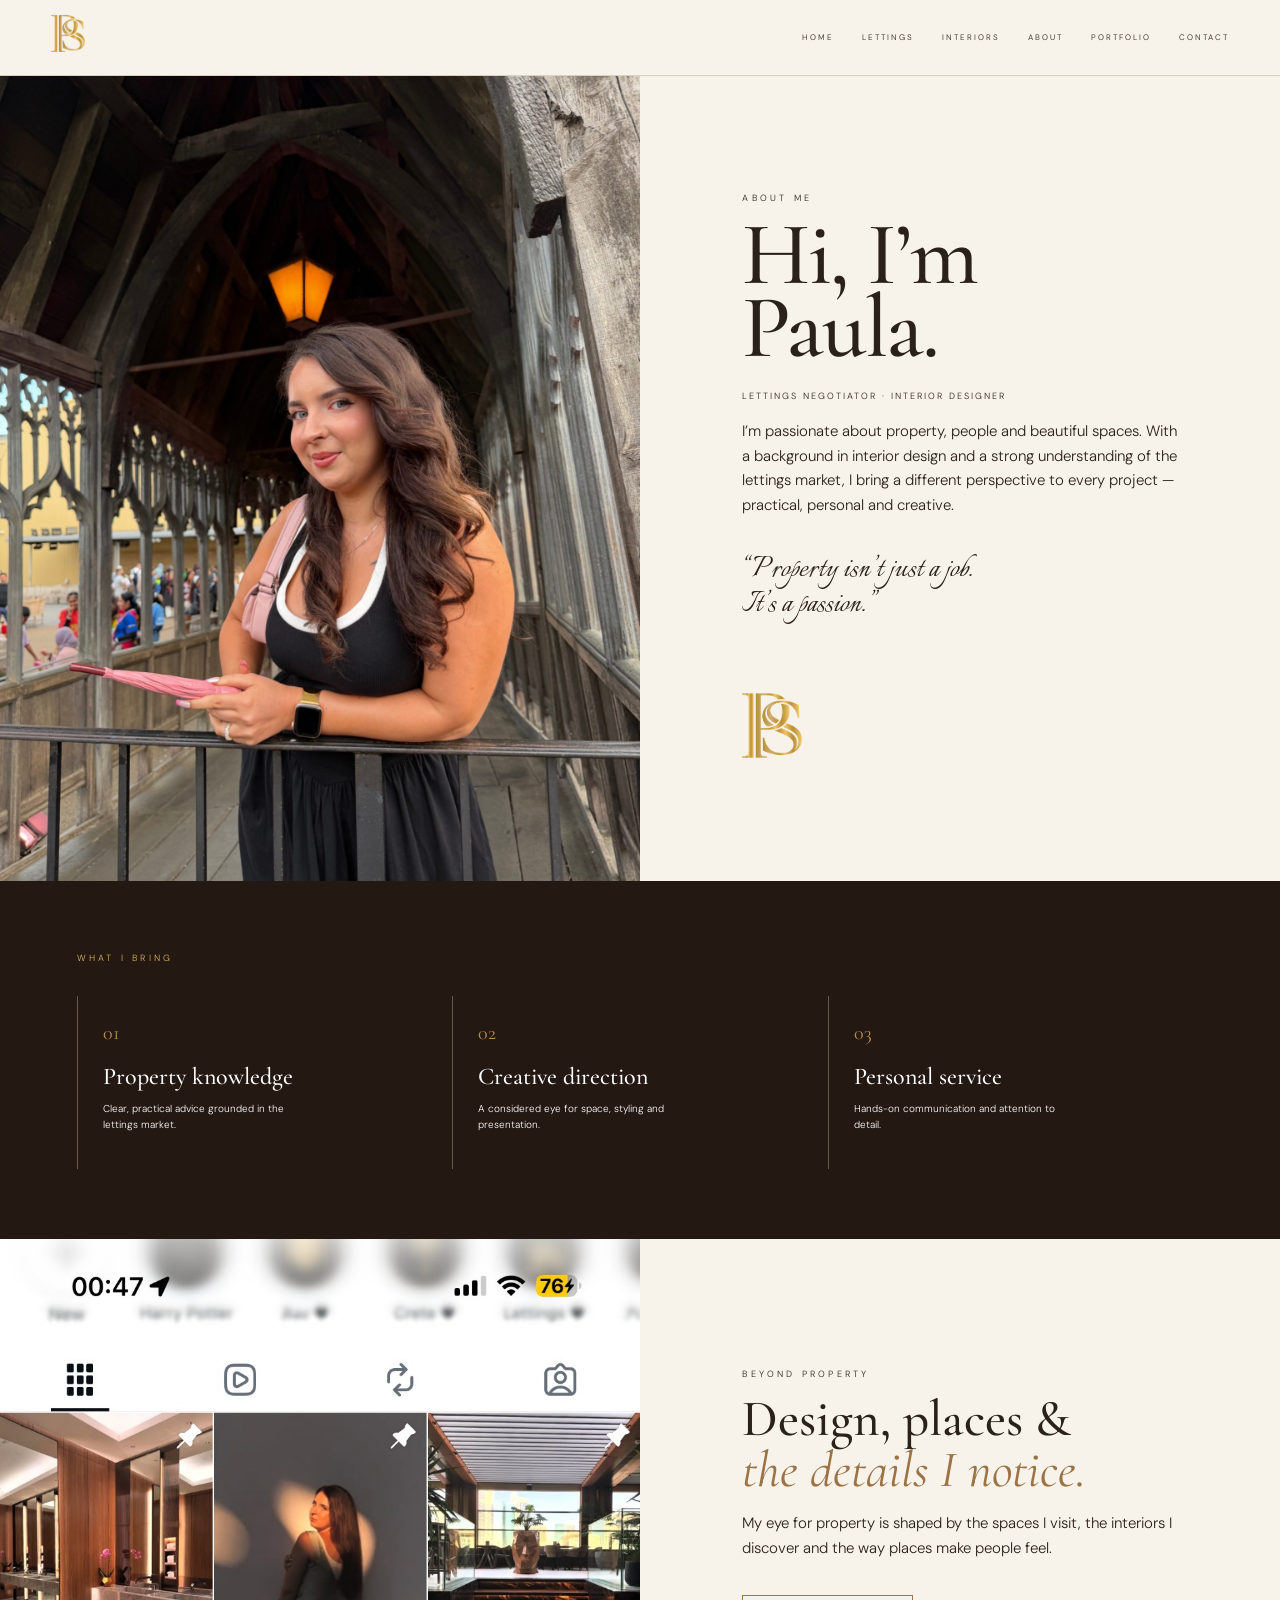
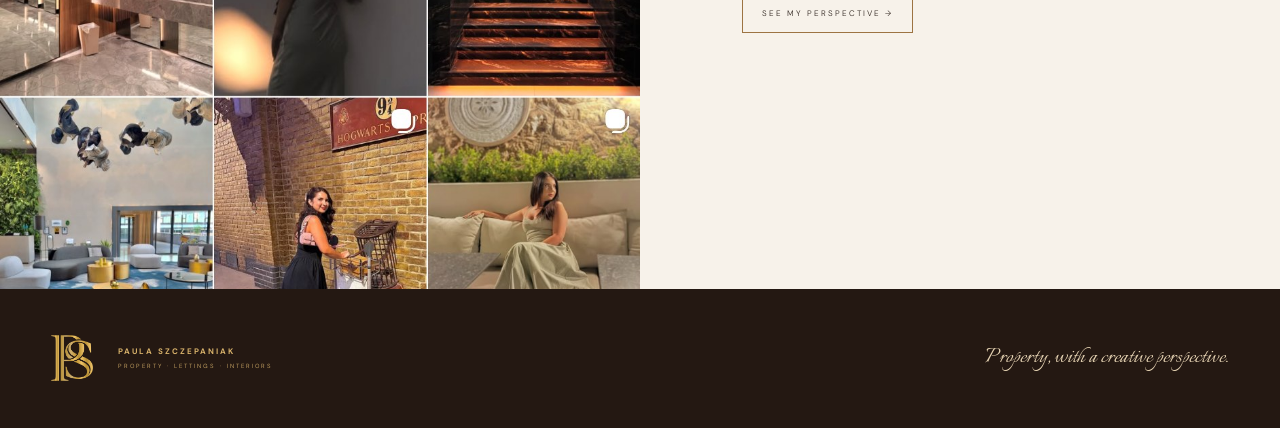
==== about.html @ ec5c1fb9 "Add files via upload" ====
<!doctype html><html><head><title>About Paula</title><meta charset="utf-8"><meta name="viewport" content="width=device-width,initial-scale=1">
<meta name="theme-color" content="#241812">
<link rel="preconnect" href="https://fonts.googleapis.com"><link rel="preconnect" href="https://fonts.gstatic.com" crossorigin>
<link href="https://fonts.googleapis.com/css2?family=Cormorant+Garamond:wght@400;500;600&family=DM+Sans:wght@300;400;500&family=Italianno&display=swap" rel="stylesheet">
<link rel="stylesheet" href="style.css"></head><body><header class="header"><a class="logo" href="index.html"><img src="logo.png" alt="PS"></a><nav>
<a href="index.html">Home</a><a href="lettings.html">Lettings</a><a href="interiors.html">Interiors</a><a href="about.html">About</a><a href="work.html">Portfolio</a><a href="contact.html">Contact</a>
</nav><button class="menu" aria-label="Menu">☰</button></header><main>
<section class="about-hero"><div class="real-portrait"></div><div class="cream-copy"><p class="eyebrow">ABOUT ME</p><h1>Hi, I’m Paula.</h1><p class="caps">LETTINGS NEGOTIATOR · INTERIOR DESIGNER</p><p>I’m passionate about property, people and beautiful spaces. With a background in interior design and a strong understanding of the lettings market, I bring a different perspective to every project — practical, personal and creative.</p><p class="script quote">“Property isn’t just a job.<br>It’s a passion.”</p><img class="about-mark" src="logo.png" alt=""></div></section>
<section class="dark-band"><p class="eyebrow gold">WHAT I BRING</p><div class="values"><div><b>01</b><h3>Property knowledge</h3><p>Clear, practical advice grounded in the lettings market.</p></div><div><b>02</b><h3>Creative direction</h3><p>A considered eye for space, styling and presentation.</p></div><div><b>03</b><h3>Personal service</h3><p>Hands-on communication and attention to detail.</p></div></div></section>
<section class="insta-story"><div class="insta-image"></div><div><p class="eyebrow">BEYOND PROPERTY</p><h2>Design, places &<br><em>the details I notice.</em></h2><p>My eye for property is shaped by the spaces I visit, the interiors I discover and the way places make people feel.</p><a class="btn" href="work.html">See my perspective →</a></div></section></main><footer><img src="logo.png" alt=""><div><strong>PAULA SZCZEPANIAK</strong><small>PROPERTY · LETTINGS · INTERIORS</small></div><p class="script">Property, with a creative perspective.</p></footer><script src="script.js"></script></body></html>
---- style.css ----
:root{--cream:#eee5d9;--ivory:#f7f2ea;--brown:#241812;--brown2:#34231b;--gold:#c99a4c;--ink:#2b211b}*{box-sizing:border-box}html{scroll-behavior:smooth}body{margin:0;background:var(--ivory);color:var(--ink);font:300 15px/1.65 "DM Sans",sans-serif}em{font-weight:400}.header{height:76px;padding:0 4vw;display:flex;align-items:center;justify-content:space-between;background:var(--ivory);position:relative;z-index:50;border-bottom:1px solid #ddd0c0}.overlay-nav .header{position:absolute;inset:0 0 auto;background:linear-gradient(#1e140fb8,transparent);border:0;color:#fff}.logo img{width:34px;height:47px;object-fit:contain}.header nav{display:flex;gap:28px}.header nav a{color:inherit;text-decoration:none;text-transform:uppercase;font-size:8px;letter-spacing:2px}.menu{display:none;background:none;border:0;color:inherit;font-size:22px}.hero,.lettings-hero{height:min(760px,88vh);min-height:610px;position:relative;background-size:cover;background-position:center}.hero{background-image:url("https://images.unsplash.com/photo-1600607687920-4e2a09cf159d?auto=format&fit=crop&w=2200&q=90")}.lettings-hero{background-image:url("https://images.unsplash.com/photo-1600607688969-a5bfcd646154?auto=format&fit=crop&w=2200&q=90")}.veil{position:absolute;inset:0;background:linear-gradient(90deg,#211610e8 0,#211610a6 38%,#21161024 72%,transparent)}.hero-copy{position:relative;color:white;padding:190px 7vw 80px;max-width:760px}.hero-copy.narrow{max-width:650px}.hero-copy h1,.about-hero h1,.interior-lead h1,.portfolio-head h1,.contact h1{font:500 clamp(55px,7vw,92px)/.82 "Cormorant Garamond";letter-spacing:-2px;margin:12px 0 24px}.hero-copy h1 em{color:#e1b665}.eyebrow{font-size:9px;letter-spacing:3.2px;text-transform:uppercase;margin:0 0 12px}.gold{color:#ddb565}.script{font-family:Italianno,cursive}.hero-script{font-size:34px;margin:4px 0}.lede{max-width:460px;font-size:12px}.actions{display:flex;align-items:center;gap:25px}.btn{display:inline-block;border:1px solid #9d7442;padding:11px 19px;margin-top:20px;color:inherit;text-decoration:none;text-transform:uppercase;font-size:8px;letter-spacing:2px}.goldbtn{border-color:#cda35d;color:#fff}.textlink{margin-top:20px;color:white;font-size:9px;letter-spacing:1px}.manifesto{text-align:center;background:var(--cream);padding:72px 20px}.manifesto h2,.cream-copy h2,.process h2,.insta-story h2{font:500 clamp(35px,4vw,55px)/1 "Cormorant Garamond";margin:8px 0}.manifesto em,.cream-copy em,.process em,.insta-story em,.interior-lead em,.portfolio-head em{color:#9b7344}.editorial-three{display:grid;grid-template-columns:repeat(3,1fr);height:460px}.tile{position:relative;background-size:cover;background-position:center;text-decoration:none;color:white;display:flex;flex-direction:column;justify-content:space-between;padding:30px}.tile:after{content:"";position:absolute;inset:0;background:linear-gradient(transparent,#1d130fc7)}.tile>*{z-index:1}.tile>span{font:400 17px "Cormorant Garamond"}.tile p{font-size:8px;letter-spacing:3px}.tile h3{font:500 40px "Cormorant Garamond";margin:0}.tile small{font-size:9px}.t1{background-image:url("https://images.unsplash.com/photo-1600607688969-a5bfcd646154?auto=format&fit=crop&w=900&q=88")}.t2{background-image:url("https://images.unsplash.com/photo-1600210492486-724fe5c67fb0?auto=format&fit=crop&w=900&q=88")}.t3{background-image:url("paula.jpg");background-position:center 33%}.home-about,.about-hero,.insta-story,.interior-lead,.contact{display:grid;grid-template-columns:1fr 1fr}.portrait-home,.real-portrait{min-height:620px;background:url("paula.jpg") center 35%/cover}.cream-copy{padding:9vw 8vw;background:var(--ivory)}.cream-copy p:not(.eyebrow):not(.script){max-width:490px}.about-mark{width:60px;margin-top:35px}.caps{font-size:9px;letter-spacing:2px}.quote{font-size:35px!important;line-height:1;margin:35px 0}.dark-band,.why,.cta{background:var(--brown);color:#fff;padding:70px 6vw}.values,.steps{display:grid;grid-template-columns:repeat(3,1fr);margin-top:30px}.values>div,.steps>div{padding:25px;border-left:1px solid #6b574a}.values b,.steps b{font:400 20px "Cormorant Garamond";color:#b88b50}.values h3,.steps h3{font:500 24px "Cormorant Garamond";margin:15px 0 5px}.values p,.steps p{font-size:10px;max-width:210px}.insta-image{min-height:650px;background:url("instagram-mood.jpg") center top/cover}.insta-story>div:last-child{padding:10vw 8vw}.process,.services{padding:75px 5vw;background:var(--cream)}.process>h2{max-width:800px}.steps{grid-template-columns:repeat(5,1fr)}.steps.four{grid-template-columns:repeat(4,1fr)}.why{padding:0;display:grid;grid-template-columns:1.15fr 1fr}.why>div:last-child{padding:75px 7vw}.why h2{font:500 46px "Cormorant Garamond";margin:5px 0}.why ul{padding:0;list-style:none;font-size:11px}.why li{margin:9px 0}.why li:before{content:"✓";color:#d3a85f;margin-right:10px}.city{min-height:420px;background:url("https://images.unsplash.com/photo-1477959858617-67f85cf4f1df?auto=format&fit=crop&w=1400&q=88") center/cover}.interior-lead>div:first-child{padding:9vw 7vw}.interior-lead p{max-width:480px}.interior-main{min-height:650px;background:url("https://images.unsplash.com/photo-1600210492486-724fe5c67fb0?auto=format&fit=crop&w=1500&q=90") center/cover}.image-ribbon{display:grid;grid-template-columns:1.4fr 1fr 1fr 1.2fr;height:250px}.image-ribbon>div,.portfolio-grid .p{background-size:cover;background-position:center}.r1,.p1{background-image:url("https://images.unsplash.com/photo-1600566753086-00f18fb6b3ea?auto=format&fit=crop&w=900&q=88")}.r2,.p2{background-image:url("https://images.unsplash.com/photo-1600607687939-ce8a6c25118c?auto=format&fit=crop&w=800&q=88")}.r3,.p3{background-image:url("https://images.unsplash.com/photo-1505693416388-ac5ce068fe85?auto=format&fit=crop&w=800&q=88")}.r4,.p4{background-image:url("https://images.unsplash.com/photo-1540518614846-7eded433c457?auto=format&fit=crop&w=800&q=88")}.portfolio-head{text-align:center;padding:100px 20px 70px;background:var(--cream)}.portfolio-head p:last-child{max-width:500px;margin:auto}.portfolio-grid{display:grid;grid-template-columns:1.4fr 1fr 1fr;grid-template-rows:360px 360px;gap:5px;background:var(--brown)}.portfolio-grid .p{position:relative;display:flex;align-items:end;padding:20px;color:#fff}.portfolio-grid .p:after{content:"";position:absolute;inset:0;background:linear-gradient(transparent,#1d130f99)}.portfolio-grid span{position:relative;z-index:1;font-size:8px;letter-spacing:3px}.p1{grid-row:span 2}.p5{background-image:url("paula.jpg");background-position:center 30%}.cta{text-align:center}.cta img{width:55px;margin:0 auto 25px}.cta h2{font:500 46px "Cormorant Garamond";margin:5px}.contact-image{min-height:700px;background:url("https://images.unsplash.com/photo-1507525428034-b723cf961d3e?auto=format&fit=crop&w=1400&q=88") center/cover}.contact-links{display:grid;gap:13px;margin:30px 0}.contact-links a{color:inherit;text-decoration:none;font-size:11px}.contact-script{font-size:30px;margin-top:50px}footer{min-height:95px;background:var(--brown);color:#d8b26b;display:flex;align-items:center;gap:25px;padding:22px 4vw}footer img{width:42px;height:52px;object-fit:contain}footer div{font-size:8px;letter-spacing:2px}footer small{display:block;font-size:6px;margin-top:4px}footer .script{margin-left:auto;font-size:26px;color:#e7d4b4}@media(max-width:760px){.header{height:68px}.header nav{display:none;position:absolute;top:68px;left:0;right:0;background:var(--ivory);color:var(--ink);padding:25px;flex-direction:column}.header.open nav{display:flex}.menu{display:block}.hero,.lettings-hero{height:720px}.hero-copy{padding:170px 7vw 60px}.hero-copy h1{font-size:62px}.editorial-three{grid-template-columns:1fr;height:auto}.tile{min-height:360px}.home-about,.about-hero,.insta-story,.interior-lead,.contact,.why{grid-template-columns:1fr}.portrait-home,.real-portrait,.insta-image,.interior-main,.contact-image{min-height:500px}.cream-copy{padding:65px 8vw}.values,.steps,.steps.four{grid-template-columns:1fr}.values>div,.steps>div{border-left:0;border-top:1px solid #6b574a}.image-ribbon{grid-template-columns:1fr 1fr;height:400px}.portfolio-grid{grid-template-columns:1fr 1fr;grid-template-rows:repeat(3,280px)}.p1{grid-row:auto;grid-column:span 2}.actions{align-items:flex-start;flex-direction:column;gap:0}footer .script{display:none}}
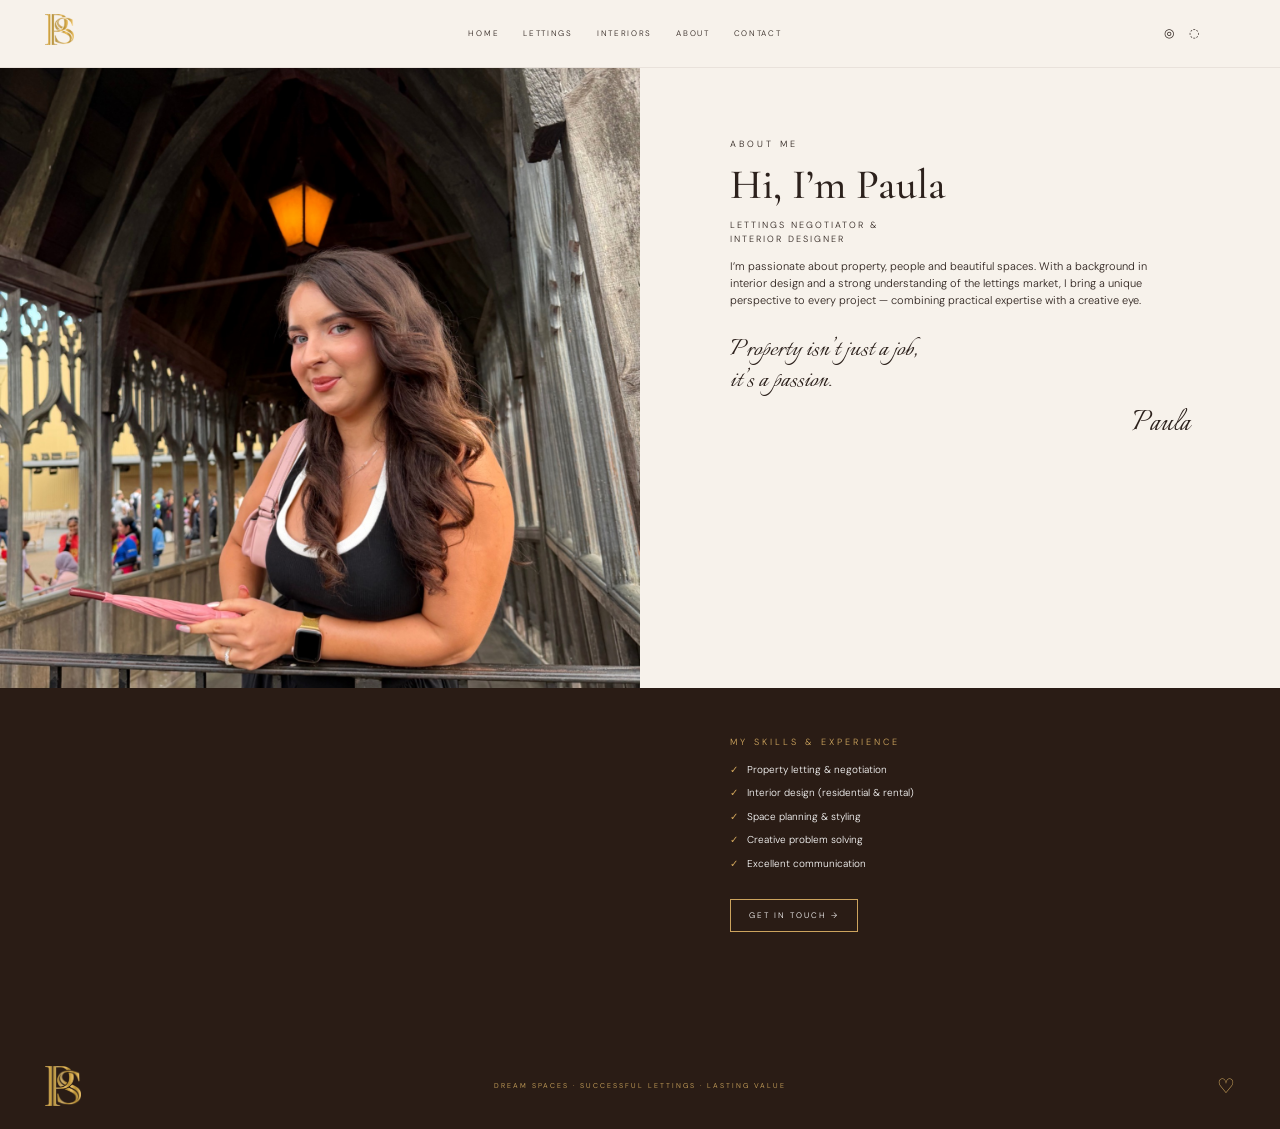
==== commit f8d99adb: "Add files via upload" ====
--- a/about.html
+++ b/about.html
@@ -1,10 +1,51 @@
-<!doctype html><html><head><title>About Paula</title><meta charset="utf-8"><meta name="viewport" content="width=device-width,initial-scale=1">
-<meta name="theme-color" content="#241812">
-<link rel="preconnect" href="https://fonts.googleapis.com"><link rel="preconnect" href="https://fonts.gstatic.com" crossorigin>
+<!doctype html><html><head><title>About | Paula Szczepaniak</title>
+<meta charset="utf-8">
+<meta name="viewport" content="width=device-width,initial-scale=1">
+<meta name="theme-color" content="#2b1d16">
+<meta name="description" content="Paula Szczepaniak — Property, Lettings and Interiors.">
+<link rel="preconnect" href="https://fonts.googleapis.com">
+<link rel="preconnect" href="https://fonts.gstatic.com" crossorigin>
 <link href="https://fonts.googleapis.com/css2?family=Cormorant+Garamond:wght@400;500;600&family=DM+Sans:wght@300;400;500&family=Italianno&display=swap" rel="stylesheet">
-<link rel="stylesheet" href="style.css"></head><body><header class="header"><a class="logo" href="index.html"><img src="logo.png" alt="PS"></a><nav>
-<a href="index.html">Home</a><a href="lettings.html">Lettings</a><a href="interiors.html">Interiors</a><a href="about.html">About</a><a href="work.html">Portfolio</a><a href="contact.html">Contact</a>
-</nav><button class="menu" aria-label="Menu">☰</button></header><main>
-<section class="about-hero"><div class="real-portrait"></div><div class="cream-copy"><p class="eyebrow">ABOUT ME</p><h1>Hi, I’m Paula.</h1><p class="caps">LETTINGS NEGOTIATOR · INTERIOR DESIGNER</p><p>I’m passionate about property, people and beautiful spaces. With a background in interior design and a strong understanding of the lettings market, I bring a different perspective to every project — practical, personal and creative.</p><p class="script quote">“Property isn’t just a job.<br>It’s a passion.”</p><img class="about-mark" src="logo.png" alt=""></div></section>
-<section class="dark-band"><p class="eyebrow gold">WHAT I BRING</p><div class="values"><div><b>01</b><h3>Property knowledge</h3><p>Clear, practical advice grounded in the lettings market.</p></div><div><b>02</b><h3>Creative direction</h3><p>A considered eye for space, styling and presentation.</p></div><div><b>03</b><h3>Personal service</h3><p>Hands-on communication and attention to detail.</p></div></div></section>
-<section class="insta-story"><div class="insta-image"></div><div><p class="eyebrow">BEYOND PROPERTY</p><h2>Design, places &<br><em>the details I notice.</em></h2><p>My eye for property is shaped by the spaces I visit, the interiors I discover and the way places make people feel.</p><a class="btn" href="work.html">See my perspective →</a></div></section></main><footer><img src="logo.png" alt=""><div><strong>PAULA SZCZEPANIAK</strong><small>PROPERTY · LETTINGS · INTERIORS</small></div><p class="script">Property, with a creative perspective.</p></footer><script src="script.js"></script></body></html>+<link rel="stylesheet" href="style.css">
+</head>
+<body>
+<header class="site-header">
+  <a class="brand" href="index.html"><img src="logo.png" alt="PS"></a>
+  <nav class="nav">
+    <a href="index.html">Home</a>
+    <a href="lettings.html">Lettings</a>
+    <a href="interiors.html">Interiors</a>
+    <a href="about.html">About</a>
+    <a href="contact.html">Contact</a>
+  </nav>
+  <div class="social-mini">◎ ◌</div>
+  <button class="menu" aria-label="Menu">☰</button>
+</header>
+<main>
+<section class="about-main">
+  <div class="about-portrait"></div>
+  <div class="paper-panel about-copy">
+    <p class="eyebrow">ABOUT ME</p>
+    <h1>Hi, I’m Paula</h1>
+    <p class="caps">LETTINGS NEGOTIATOR &<br>INTERIOR DESIGNER</p>
+    <p>I’m passionate about property, people and beautiful spaces. With a background in interior design and a strong understanding of the lettings market, I bring a unique perspective to every project — combining practical expertise with a creative eye.</p>
+    <p class="script quote">Property isn’t just a job,<br>it’s a passion.</p>
+    <p class="script signature">Paula</p>
+  </div>
+</section>
+<section class="skill-band">
+  <div class="skill-photo"></div>
+  <div class="skill-copy">
+    <p class="eyebrow gold">MY SKILLS & EXPERIENCE</p>
+    <ul><li>Property letting & negotiation</li><li>Interior design (residential & rental)</li><li>Space planning & styling</li><li>Creative problem solving</li><li>Excellent communication</li></ul>
+    <a class="btn btn-light" href="contact.html">Get in touch →</a>
+  </div>
+</section>
+</main>
+<footer class="site-footer">
+  <img src="logo.png" alt="">
+  <div class="footer-center">DREAM SPACES · SUCCESSFUL LETTINGS · LASTING VALUE</div>
+  <div class="footer-heart">♡</div>
+</footer>
+<script src="script.js"></script>
+</body></html>
--- a/style.css
+++ b/style.css
@@ -1 +1,16 @@
-:root{--cream:#eee5d9;--ivory:#f7f2ea;--brown:#241812;--brown2:#34231b;--gold:#c99a4c;--ink:#2b211b}*{box-sizing:border-box}html{scroll-behavior:smooth}body{margin:0;background:var(--ivory);color:var(--ink);font:300 15px/1.65 "DM Sans",sans-serif}em{font-weight:400}.header{height:76px;padding:0 4vw;display:flex;align-items:center;justify-content:space-between;background:var(--ivory);position:relative;z-index:50;border-bottom:1px solid #ddd0c0}.overlay-nav .header{position:absolute;inset:0 0 auto;background:linear-gradient(#1e140fb8,transparent);border:0;color:#fff}.logo img{width:34px;height:47px;object-fit:contain}.header nav{display:flex;gap:28px}.header nav a{color:inherit;text-decoration:none;text-transform:uppercase;font-size:8px;letter-spacing:2px}.menu{display:none;background:none;border:0;color:inherit;font-size:22px}.hero,.lettings-hero{height:min(760px,88vh);min-height:610px;position:relative;background-size:cover;background-position:center}.hero{background-image:url("https://images.unsplash.com/photo-1600607687920-4e2a09cf159d?auto=format&fit=crop&w=2200&q=90")}.lettings-hero{background-image:url("https://images.unsplash.com/photo-1600607688969-a5bfcd646154?auto=format&fit=crop&w=2200&q=90")}.veil{position:absolute;inset:0;background:linear-gradient(90deg,#211610e8 0,#211610a6 38%,#21161024 72%,transparent)}.hero-copy{position:relative;color:white;padding:190px 7vw 80px;max-width:760px}.hero-copy.narrow{max-width:650px}.hero-copy h1,.about-hero h1,.interior-lead h1,.portfolio-head h1,.contact h1{font:500 clamp(55px,7vw,92px)/.82 "Cormorant Garamond";letter-spacing:-2px;margin:12px 0 24px}.hero-copy h1 em{color:#e1b665}.eyebrow{font-size:9px;letter-spacing:3.2px;text-transform:uppercase;margin:0 0 12px}.gold{color:#ddb565}.script{font-family:Italianno,cursive}.hero-script{font-size:34px;margin:4px 0}.lede{max-width:460px;font-size:12px}.actions{display:flex;align-items:center;gap:25px}.btn{display:inline-block;border:1px solid #9d7442;padding:11px 19px;margin-top:20px;color:inherit;text-decoration:none;text-transform:uppercase;font-size:8px;letter-spacing:2px}.goldbtn{border-color:#cda35d;color:#fff}.textlink{margin-top:20px;color:white;font-size:9px;letter-spacing:1px}.manifesto{text-align:center;background:var(--cream);padding:72px 20px}.manifesto h2,.cream-copy h2,.process h2,.insta-story h2{font:500 clamp(35px,4vw,55px)/1 "Cormorant Garamond";margin:8px 0}.manifesto em,.cream-copy em,.process em,.insta-story em,.interior-lead em,.portfolio-head em{color:#9b7344}.editorial-three{display:grid;grid-template-columns:repeat(3,1fr);height:460px}.tile{position:relative;background-size:cover;background-position:center;text-decoration:none;color:white;display:flex;flex-direction:column;justify-content:space-between;padding:30px}.tile:after{content:"";position:absolute;inset:0;background:linear-gradient(transparent,#1d130fc7)}.tile>*{z-index:1}.tile>span{font:400 17px "Cormorant Garamond"}.tile p{font-size:8px;letter-spacing:3px}.tile h3{font:500 40px "Cormorant Garamond";margin:0}.tile small{font-size:9px}.t1{background-image:url("https://images.unsplash.com/photo-1600607688969-a5bfcd646154?auto=format&fit=crop&w=900&q=88")}.t2{background-image:url("https://images.unsplash.com/photo-1600210492486-724fe5c67fb0?auto=format&fit=crop&w=900&q=88")}.t3{background-image:url("paula.jpg");background-position:center 33%}.home-about,.about-hero,.insta-story,.interior-lead,.contact{display:grid;grid-template-columns:1fr 1fr}.portrait-home,.real-portrait{min-height:620px;background:url("paula.jpg") center 35%/cover}.cream-copy{padding:9vw 8vw;background:var(--ivory)}.cream-copy p:not(.eyebrow):not(.script){max-width:490px}.about-mark{width:60px;margin-top:35px}.caps{font-size:9px;letter-spacing:2px}.quote{font-size:35px!important;line-height:1;margin:35px 0}.dark-band,.why,.cta{background:var(--brown);color:#fff;padding:70px 6vw}.values,.steps{display:grid;grid-template-columns:repeat(3,1fr);margin-top:30px}.values>div,.steps>div{padding:25px;border-left:1px solid #6b574a}.values b,.steps b{font:400 20px "Cormorant Garamond";color:#b88b50}.values h3,.steps h3{font:500 24px "Cormorant Garamond";margin:15px 0 5px}.values p,.steps p{font-size:10px;max-width:210px}.insta-image{min-height:650px;background:url("instagram-mood.jpg") center top/cover}.insta-story>div:last-child{padding:10vw 8vw}.process,.services{padding:75px 5vw;background:var(--cream)}.process>h2{max-width:800px}.steps{grid-template-columns:repeat(5,1fr)}.steps.four{grid-template-columns:repeat(4,1fr)}.why{padding:0;display:grid;grid-template-columns:1.15fr 1fr}.why>div:last-child{padding:75px 7vw}.why h2{font:500 46px "Cormorant Garamond";margin:5px 0}.why ul{padding:0;list-style:none;font-size:11px}.why li{margin:9px 0}.why li:before{content:"✓";color:#d3a85f;margin-right:10px}.city{min-height:420px;background:url("https://images.unsplash.com/photo-1477959858617-67f85cf4f1df?auto=format&fit=crop&w=1400&q=88") center/cover}.interior-lead>div:first-child{padding:9vw 7vw}.interior-lead p{max-width:480px}.interior-main{min-height:650px;background:url("https://images.unsplash.com/photo-1600210492486-724fe5c67fb0?auto=format&fit=crop&w=1500&q=90") center/cover}.image-ribbon{display:grid;grid-template-columns:1.4fr 1fr 1fr 1.2fr;height:250px}.image-ribbon>div,.portfolio-grid .p{background-size:cover;background-position:center}.r1,.p1{background-image:url("https://images.unsplash.com/photo-1600566753086-00f18fb6b3ea?auto=format&fit=crop&w=900&q=88")}.r2,.p2{background-image:url("https://images.unsplash.com/photo-1600607687939-ce8a6c25118c?auto=format&fit=crop&w=800&q=88")}.r3,.p3{background-image:url("https://images.unsplash.com/photo-1505693416388-ac5ce068fe85?auto=format&fit=crop&w=800&q=88")}.r4,.p4{background-image:url("https://images.unsplash.com/photo-1540518614846-7eded433c457?auto=format&fit=crop&w=800&q=88")}.portfolio-head{text-align:center;padding:100px 20px 70px;background:var(--cream)}.portfolio-head p:last-child{max-width:500px;margin:auto}.portfolio-grid{display:grid;grid-template-columns:1.4fr 1fr 1fr;grid-template-rows:360px 360px;gap:5px;background:var(--brown)}.portfolio-grid .p{position:relative;display:flex;align-items:end;padding:20px;color:#fff}.portfolio-grid .p:after{content:"";position:absolute;inset:0;background:linear-gradient(transparent,#1d130f99)}.portfolio-grid span{position:relative;z-index:1;font-size:8px;letter-spacing:3px}.p1{grid-row:span 2}.p5{background-image:url("paula.jpg");background-position:center 30%}.cta{text-align:center}.cta img{width:55px;margin:0 auto 25px}.cta h2{font:500 46px "Cormorant Garamond";margin:5px}.contact-image{min-height:700px;background:url("https://images.unsplash.com/photo-1507525428034-b723cf961d3e?auto=format&fit=crop&w=1400&q=88") center/cover}.contact-links{display:grid;gap:13px;margin:30px 0}.contact-links a{color:inherit;text-decoration:none;font-size:11px}.contact-script{font-size:30px;margin-top:50px}footer{min-height:95px;background:var(--brown);color:#d8b26b;display:flex;align-items:center;gap:25px;padding:22px 4vw}footer img{width:42px;height:52px;object-fit:contain}footer div{font-size:8px;letter-spacing:2px}footer small{display:block;font-size:6px;margin-top:4px}footer .script{margin-left:auto;font-size:26px;color:#e7d4b4}@media(max-width:760px){.header{height:68px}.header nav{display:none;position:absolute;top:68px;left:0;right:0;background:var(--ivory);color:var(--ink);padding:25px;flex-direction:column}.header.open nav{display:flex}.menu{display:block}.hero,.lettings-hero{height:720px}.hero-copy{padding:170px 7vw 60px}.hero-copy h1{font-size:62px}.editorial-three{grid-template-columns:1fr;height:auto}.tile{min-height:360px}.home-about,.about-hero,.insta-story,.interior-lead,.contact,.why{grid-template-columns:1fr}.portrait-home,.real-portrait,.insta-image,.interior-main,.contact-image{min-height:500px}.cream-copy{padding:65px 8vw}.values,.steps,.steps.four{grid-template-columns:1fr}.values>div,.steps>div{border-left:0;border-top:1px solid #6b574a}.image-ribbon{grid-template-columns:1fr 1fr;height:400px}.portfolio-grid{grid-template-columns:1fr 1fr;grid-template-rows:repeat(3,280px)}.p1{grid-row:auto;grid-column:span 2}.actions{align-items:flex-start;flex-direction:column;gap:0}footer .script{display:none}}+
+:root{--cream:#eee6dc;--paper:#f7f2eb;--brown:#2a1c15;--brown2:#38261d;--ink:#2c211c;--gold:#c79b52;--line:#d8cabc}
+*{box-sizing:border-box}html{scroll-behavior:smooth}body{margin:0;background:var(--paper);color:var(--ink);font-family:"DM Sans",sans-serif;font-weight:300;line-height:1.55}
+.site-header{height:68px;padding:0 3.5vw;display:grid;grid-template-columns:80px 1fr 80px 30px;align-items:center;background:var(--paper);border-bottom:1px solid rgba(70,45,32,.08);position:relative;z-index:50}
+.dark-header .site-header{position:absolute;inset:0 0 auto;color:#fff;background:linear-gradient(180deg,rgba(27,18,13,.72),transparent);border:0}.brand img{width:29px;height:40px;object-fit:contain}.nav{display:flex;justify-content:center;gap:24px}.nav a{color:inherit;text-decoration:none;text-transform:uppercase;font-size:8px;letter-spacing:1.7px}.social-mini{font-size:12px;letter-spacing:6px;text-align:right}.menu{display:none;background:none;border:0;color:inherit;font-size:20px}
+.hero-image,.lettings-hero{position:relative;min-height:620px;background-size:cover;background-position:center}.hero-image{background-image:url("https://images.unsplash.com/photo-1600607687920-4e2a09cf159d?auto=format&fit=crop&w=2200&q=90")}.lettings-hero{background-image:url("https://images.unsplash.com/photo-1600607688969-a5bfcd646154?auto=format&fit=crop&w=2200&q=90")}.shade{position:absolute;inset:0;background:linear-gradient(90deg,rgba(31,20,14,.9) 0,rgba(31,20,14,.52) 43%,rgba(31,20,14,.08) 76%,transparent)}
+.hero-copy{position:relative;color:#fff;padding:150px 6vw 70px;max-width:670px}.hero-copy.narrow{max-width:620px}.hero-copy h1,.paper-panel h1{font:500 42px/1.02 "Cormorant Garamond",serif;margin:0 0 12px}.hero-copy h1{font-size:46px;text-transform:uppercase;letter-spacing:1.5px;color:#e0b96f}.lettings-hero .hero-copy h1{text-transform:none;color:#fff;font-size:50px}
+.eyebrow{font-size:9px;letter-spacing:3px;text-transform:uppercase;margin:0 0 12px}.gold{color:#d7ac62}.script{font-family:Italianno,cursive}.hero-script{font-size:31px;margin:12px 0}.body-small{font-size:11px;max-width:420px}.caps{font-size:9px;letter-spacing:2px;text-transform:uppercase}.light{color:#fff}.btn{display:inline-block;margin-top:18px;border:1px solid #9c7444;padding:9px 18px;color:inherit;text-decoration:none;text-transform:uppercase;font-size:8px;letter-spacing:2px}.btn-light{color:#fff;border-color:#cda45e}.cream{background:var(--cream)}.center{text-align:center}
+.intro{padding:28px 4vw 36px}.tracking{font-size:14px;letter-spacing:5px;font-weight:400;margin:0 0 23px}.three-services,.five-services{display:grid}.three-services{grid-template-columns:repeat(3,1fr)}.five-services{grid-template-columns:repeat(5,1fr)}.three-services article,.five-services article{padding:18px 14px;text-align:center;border-right:1px solid var(--line)}.three-services article:last-child,.five-services article:last-child{border-right:0}.icon{font-size:24px;color:#7d6a59}.three-services h3,.five-services h3{font:500 18px "Cormorant Garamond";margin:6px 0}.three-services p,.five-services p{font-size:9px;max-width:175px;margin:5px auto 12px}.three-services a{font-size:8px;letter-spacing:1.6px;color:inherit;text-decoration:none;text-transform:uppercase}.home-photo-strip{height:185px;background:url("https://images.unsplash.com/photo-1600566753086-00f18fb6b3ea?auto=format&fit=crop&w=2000&q=88") center/cover}
+.about-main,.interiors-main,.work-lead,.contact-main{display:grid;grid-template-columns:1fr 1fr}.about-portrait{min-height:620px;background:url("paula.jpg") center 32%/cover}.paper-panel{background:var(--paper)}.about-copy,.interior-copy,.work-copy,.contact-copy{padding:70px 7vw}.about-copy>p:not(.eyebrow):not(.caps):not(.quote):not(.signature),.interior-copy>p:not(.eyebrow),.work-copy>p:not(.eyebrow),.contact-copy>p:not(.eyebrow){font-size:11px;max-width:440px}.quote{font-size:30px;line-height:1.05;margin:26px 0 0}.signature{font-size:34px;text-align:right;margin:0}.skill-band,.lettings-bottom{display:grid;grid-template-columns:1fr 1fr;background:var(--brown);color:#fff}.skill-photo{min-height:355px;background:url("https://images.unsplash.com/photo-1497366754035-f200968a6e72?auto=format&fit=crop&w=1300&q=90") center/cover}.skill-copy,.dark-panel{padding:48px 7vw}.skill-copy ul,.dark-panel ul{padding:0;list-style:none;font-size:10px}.skill-copy li,.dark-panel li{margin:8px 0}.skill-copy li:before,.dark-panel li:before{content:"✓";color:#d3a75c;margin-right:9px}
+.process{padding:24px 4vw 32px}.five-services.compact article{padding:14px}.five-services.compact h3{font-size:14px}.city-photo{min-height:300px;background:url("https://images.unsplash.com/photo-1477959858617-67f85cf4f1df?auto=format&fit=crop&w=1400&q=88") center/cover}
+.interior-photo{min-height:370px;background:url("https://images.unsplash.com/photo-1600210492486-724fe5c67fb0?auto=format&fit=crop&w=1500&q=90") center/cover}.design-services{padding:24px 4vw 30px}.interior-gallery{display:grid;grid-template-columns:1.2fr 1fr .8fr .8fr .8fr;height:120px;gap:3px}.ig,.w{background-size:cover;background-position:center}.i1,.w1{background-image:url("https://images.unsplash.com/photo-1600566753190-17f0baa2a6c3?auto=format&fit=crop&w=800&q=86")}.i2,.w2{background-image:url("https://images.unsplash.com/photo-1600607687939-ce8a6c25118c?auto=format&fit=crop&w=800&q=86")}.i3,.w3{background-image:url("https://images.unsplash.com/photo-1505693416388-ac5ce068fe85?auto=format&fit=crop&w=700&q=86")}.i4,.w4{background-image:url("https://images.unsplash.com/photo-1600566753086-00f18fb6b3ea?auto=format&fit=crop&w=700&q=86")}.i5,.w5{background-image:url("https://images.unsplash.com/photo-1540518614846-7eded433c457?auto=format&fit=crop&w=700&q=86")}
+.work-photo{min-height:350px;background:url("https://images.unsplash.com/photo-1600607687939-ce8a6c25118c?auto=format&fit=crop&w=1500&q=90") center/cover}.work-grid{display:grid;grid-template-columns:1.4fr 1.2fr .8fr .8fr .8fr;height:128px;gap:3px}.work-cta{display:grid;grid-template-columns:.85fr 1.25fr 1fr;background:var(--brown);color:#fff;min-height:145px}.work-person{background:url("paula.jpg") center 35%/cover}.cta-copy,.cta-sign{padding:28px 30px}.cta-copy p{font-size:10px}.cta-sign{display:flex;flex-direction:column;justify-content:center}.cta-sign .script{font-size:26px;margin:0}.cta-sign small{font-size:7px;letter-spacing:1.5px}
+.contact-photo{min-height:520px;background:url("https://images.unsplash.com/photo-1507525428034-b723cf961d3e?auto=format&fit=crop&w=1500&q=90") center/cover}.contact-list{display:grid;gap:13px;margin:24px 0}.contact-list a{color:inherit;text-decoration:none;font-size:10px}
+.site-footer{background:var(--brown);color:#d6ad61;display:grid;grid-template-columns:60px 1fr 60px;align-items:center;padding:20px 3.5vw}.site-footer img{width:36px;height:46px;object-fit:contain}.footer-center{text-align:center;font-size:7px;letter-spacing:2px}.footer-heart{text-align:right;font-size:20px}
+@media(max-width:760px){.site-header{grid-template-columns:60px 1fr 30px}.social-mini{display:none}.nav{display:none;position:absolute;top:68px;left:0;right:0;background:var(--paper);color:var(--ink);padding:22px 6vw;flex-direction:column}.site-header.open .nav{display:flex}.menu{display:block}.hero-image,.lettings-hero{min-height:600px}.hero-copy{padding:150px 7vw 60px}.three-services,.five-services,.about-main,.interiors-main,.work-lead,.contact-main,.skill-band,.lettings-bottom{grid-template-columns:1fr}.three-services article,.five-services article{border-right:0;border-bottom:1px solid var(--line)}.three-services article:last-child,.five-services article:last-child{border-bottom:0}.about-portrait,.contact-photo{min-height:430px}.skill-photo,.city-photo,.interior-photo,.work-photo{min-height:300px}.interior-gallery,.work-grid{height:90px}.work-cta{grid-template-columns:1fr}.work-person{min-height:190px}.cta-sign{display:none}.footer-center{font-size:6px}}
